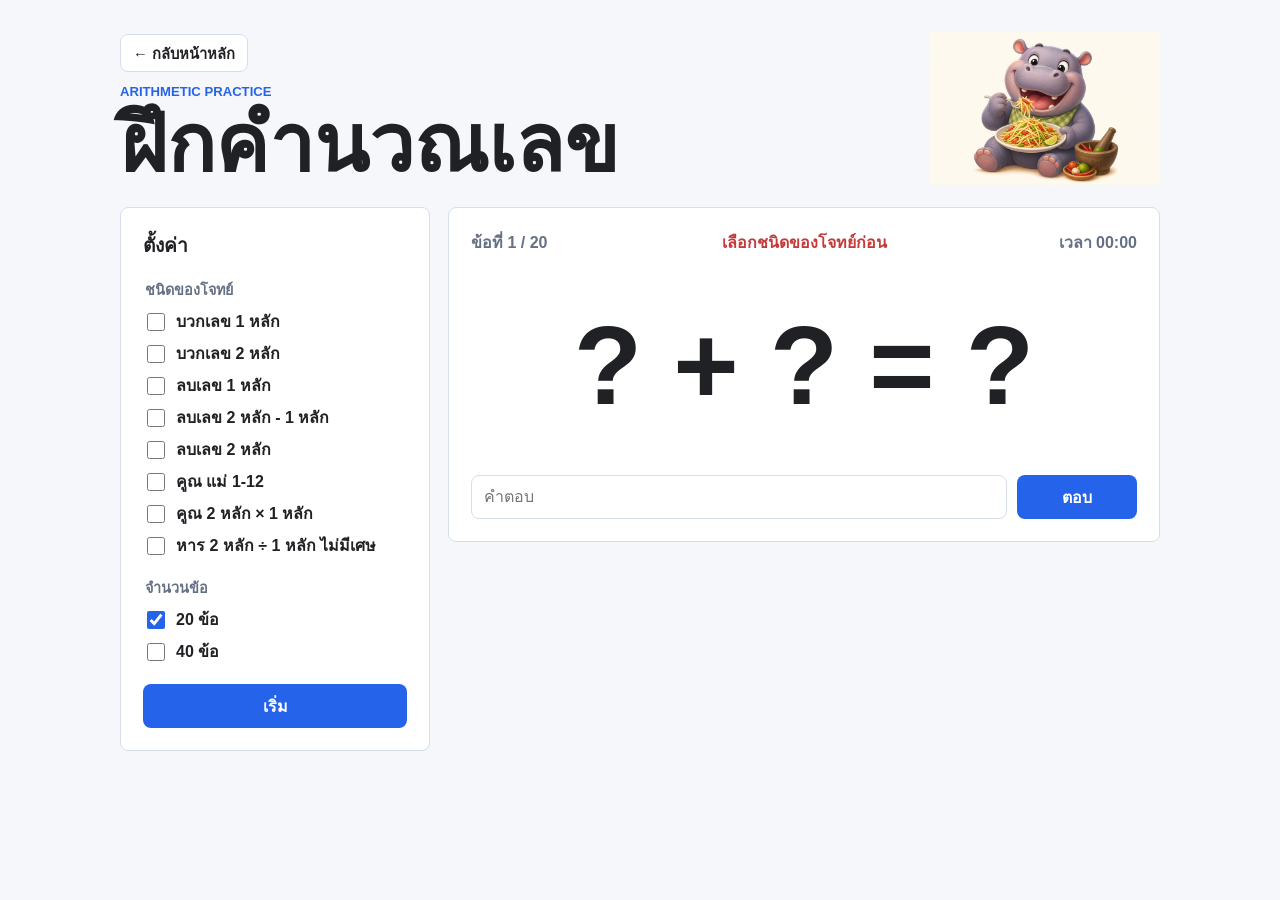
==== arithmetic.html @ 80561816 "Add files via upload" ====
<!doctype html>
<html lang="th">
  <head>
    <meta charset="utf-8">
    <meta name="viewport" content="width=device-width, initial-scale=1">
    <title>ฝึกคำนวณเลข</title>
    <link rel="stylesheet" href="styles.css">
  </head>
  <body>
    <main class="app">
      <header class="header">
        <div>
          <a class="back-link" href="index.html">← กลับหน้าหลัก</a>
          <p class="label">Arithmetic Practice</p>
          <h1>ฝึกคำนวณเลข</h1>
        </div>
        <img class="mascot" src="hippo-somtam.png" alt="ฮิปโปกำลังกินส้มตำ">
      </header>

      <section class="layout">
        <aside class="panel" aria-label="ตั้งค่าแบบฝึก">
          <h2>ตั้งค่า</h2>

          <fieldset class="check-group">
            <legend>ชนิดของโจทย์</legend>
            <label><input type="checkbox" name="type" value="add-1"> บวกเลข 1 หลัก</label>
            <label><input type="checkbox" name="type" value="add-2"> บวกเลข 2 หลัก</label>
            <label><input type="checkbox" name="type" value="sub-1"> ลบเลข 1 หลัก</label>
            <label><input type="checkbox" name="type" value="sub-2-1"> ลบเลข 2 หลัก - 1 หลัก</label>
            <label><input type="checkbox" name="type" value="sub-2"> ลบเลข 2 หลัก</label>
            <label><input type="checkbox" name="type" value="mul-12"> คูณ แม่ 1-12</label>
            <label><input type="checkbox" name="type" value="mul-2x1"> คูณ 2 หลัก × 1 หลัก</label>
            <label><input type="checkbox" name="type" value="div-2x1"> หาร 2 หลัก ÷ 1 หลัก ไม่มีเศษ</label>
          </fieldset>

          <fieldset class="check-group">
            <legend>จำนวนข้อ</legend>
            <label><input type="checkbox" name="count" value="20" checked> 20 ข้อ</label>
            <label><input type="checkbox" name="count" value="40"> 40 ข้อ</label>
          </fieldset>

          <button id="startButton" type="button">เริ่ม</button>
        </aside>

        <section class="practice" aria-label="โจทย์">
          <div class="status">
            <span id="questionCount">ข้อที่ 1 / 20</span>
            <span id="resultText">พร้อมเริ่ม</span>
            <span id="timerText">เวลา 00:00</span>
          </div>
          <div class="problem" id="problemText">? + ? = ?</div>
          <div class="summary" id="summaryText" hidden></div>
          <form class="answer" id="answerForm">
            <input id="answerInput" type="number" inputmode="numeric" enterkeyhint="done" placeholder="คำตอบ">
            <button type="submit">ตอบ</button>
          </form>
        </section>
      </section>
    </main>

    <script src="app.js"></script>
  </body>
</html>
---- styles.css ----
:root {
  --bg: #f5f7fb;
  --text: #202124;
  --muted: #667085;
  --line: #d7deea;
  --panel: #ffffff;
  --accent: #2563eb;
  --accent-dark: #1d4ed8;
  --success: #188157;
  --danger: #c43b3b;
  font-family: "Segoe UI", Tahoma, sans-serif;
}

* {
  box-sizing: border-box;
}

body {
  margin: 0;
  min-height: 100vh;
  background: var(--bg);
  color: var(--text);
}

button,
input {
  font: inherit;
}

button {
  min-height: 44px;
  border: 0;
  border-radius: 8px;
  padding: 0 18px;
  background: var(--accent);
  color: #fff;
  font-weight: 700;
  cursor: pointer;
}

button:hover {
  background: var(--accent-dark);
}

a {
  color: inherit;
}

.app {
  width: min(1040px, calc(100% - 32px));
  margin: 0 auto;
  padding: 32px 0;
}

.home-app {
  min-height: 100vh;
}

.header {
  display: grid;
  grid-template-columns: minmax(0, 1fr) minmax(140px, 230px);
  gap: 18px;
  align-items: end;
  margin-bottom: 22px;
}

.label {
  margin: 0 0 6px;
  color: var(--accent);
  font-size: 0.82rem;
  font-weight: 800;
  text-transform: uppercase;
}

.back-link {
  display: inline-flex;
  align-items: center;
  min-height: 38px;
  margin-bottom: 12px;
  border: 1px solid var(--line);
  border-radius: 8px;
  padding: 0 12px;
  background: #fff;
  color: var(--text);
  font-size: 0.92rem;
  font-weight: 800;
  text-decoration: none;
}

.back-link:hover {
  border-color: var(--accent);
  color: var(--accent);
}

h1,
h2 {
  margin: 0;
  letter-spacing: 0;
}

h1 {
  font-size: clamp(2.35rem, 7vw, 5rem);
  line-height: 1;
}

h2 {
  font-size: 1.2rem;
}

.mascot {
  width: 100%;
  max-height: 230px;
  object-fit: contain;
  justify-self: end;
}

.layout {
  display: grid;
  grid-template-columns: 310px minmax(0, 1fr);
  gap: 18px;
  align-items: start;
}

.home-grid {
  display: grid;
  grid-template-columns: repeat(3, minmax(0, 1fr));
  gap: 16px;
}

.home-card {
  min-height: 190px;
  display: grid;
  align-content: space-between;
  border: 1px solid var(--line);
  border-radius: 8px;
  padding: 22px;
  background: var(--panel);
  text-decoration: none;
  box-shadow: 0 18px 44px rgba(33, 39, 56, 0.07);
}

.home-card:hover {
  border-color: var(--accent);
}

.home-card span {
  color: var(--accent);
  font-size: 0.86rem;
  font-weight: 900;
}

.home-card strong {
  display: block;
  margin-top: 28px;
  font-size: 1.45rem;
  line-height: 1.15;
}

.home-card small {
  color: var(--muted);
  font-weight: 700;
  line-height: 1.4;
}

.panel,
.practice {
  border: 1px solid var(--line);
  border-radius: 8px;
  background: var(--panel);
  padding: 22px;
}

fieldset {
  margin: 18px 0 0;
  padding: 0;
  border: 0;
}

legend {
  margin-bottom: 10px;
  color: var(--muted);
  font-size: 0.9rem;
  font-weight: 800;
}

.check-group {
  display: grid;
  gap: 9px;
}

label {
  display: flex;
  gap: 8px;
  align-items: flex-start;
  color: var(--text);
  font-weight: 650;
  line-height: 1.35;
}

input[type="checkbox"] {
  width: 18px;
  height: 18px;
  margin-top: 2px;
  accent-color: var(--accent);
  flex: 0 0 auto;
}

input[type="number"] {
  width: 100%;
  min-height: 44px;
  border: 1px solid var(--line);
  border-radius: 8px;
  padding: 0 12px;
  background: #fff;
}

input.is-hidden {
  display: none;
}

.panel button {
  width: 100%;
  margin-top: 20px;
}

.status {
  display: grid;
  grid-template-columns: 1fr auto 1fr;
  gap: 12px;
  color: var(--muted);
  font-weight: 700;
}

.status span:nth-child(2) {
  text-align: center;
}

.status span:last-child {
  text-align: right;
}

.problem {
  min-height: 220px;
  display: grid;
  place-items: center;
  text-align: center;
  font-size: clamp(3rem, 10vw, 7rem);
  font-weight: 900;
}

.unit-problem {
  font-size: clamp(2.6rem, 8vw, 5.4rem);
}

.fraction-problem {
  min-height: 120px;
  display: grid;
  gap: 10px;
  place-items: center;
  padding: 18px 0 14px;
  text-align: center;
  font-size: clamp(1.6rem, 7vw, 3rem);
  line-height: 1.15;
  white-space: normal;
}

.fraction-line {
  width: 100%;
  display: block;
  overflow-wrap: normal;
  white-space: nowrap;
}

.original-line {
  font-size: 1.12em;
}

.fraction-work {
  display: grid;
  gap: 18px;
}

.fraction-work button {
  justify-self: end;
  min-width: 120px;
}

input.inline-answer {
  width: 1.8em;
  min-width: 1.8em;
  max-width: 1.8em;
  min-height: 1.65em;
  border: 2px solid var(--line);
  border-radius: 6px;
  padding: 0;
  text-align: center;
  font-size: 0.72em;
  font-weight: 850;
  vertical-align: middle;
  appearance: textfield;
}

.inline-answer::-webkit-outer-spin-button,
.inline-answer::-webkit-inner-spin-button {
  margin: 0;
  appearance: none;
}

input.inline-answer:focus {
  border-color: var(--accent);
  outline: 0;
}

.summary {
  width: min(100%, 520px);
  margin: -20px auto 24px;
  border: 1px solid var(--line);
  border-radius: 8px;
  padding: 14px 16px;
  background: #f8fafc;
  color: var(--muted);
  font-weight: 700;
  line-height: 1.55;
}

.summary strong {
  display: block;
  margin-bottom: 4px;
  color: var(--text);
}

.answer {
  display: grid;
  grid-template-columns: minmax(0, 1fr) 120px;
  gap: 10px;
}

.fraction-answer {
  grid-template-columns: minmax(0, 1fr) minmax(0, 1fr) minmax(0, 1fr) 120px;
}

.fraction-answer.is-final {
  grid-template-columns: minmax(0, 1fr) minmax(0, 1fr) 120px;
}

.is-correct {
  color: var(--success);
}

.is-wrong {
  color: var(--danger);
}

@media (max-width: 760px) {
  .header,
  .layout,
  .home-grid {
    grid-template-columns: 1fr;
  }

  .status {
    grid-template-columns: 1fr;
  }

  .status span,
  .status span:nth-child(2),
  .status span:last-child {
    text-align: left;
  }

  .mascot {
    max-width: 210px;
    justify-self: center;
  }

  .answer,
  .fraction-answer,
  .fraction-answer.is-final {
    grid-template-columns: 1fr;
  }
}
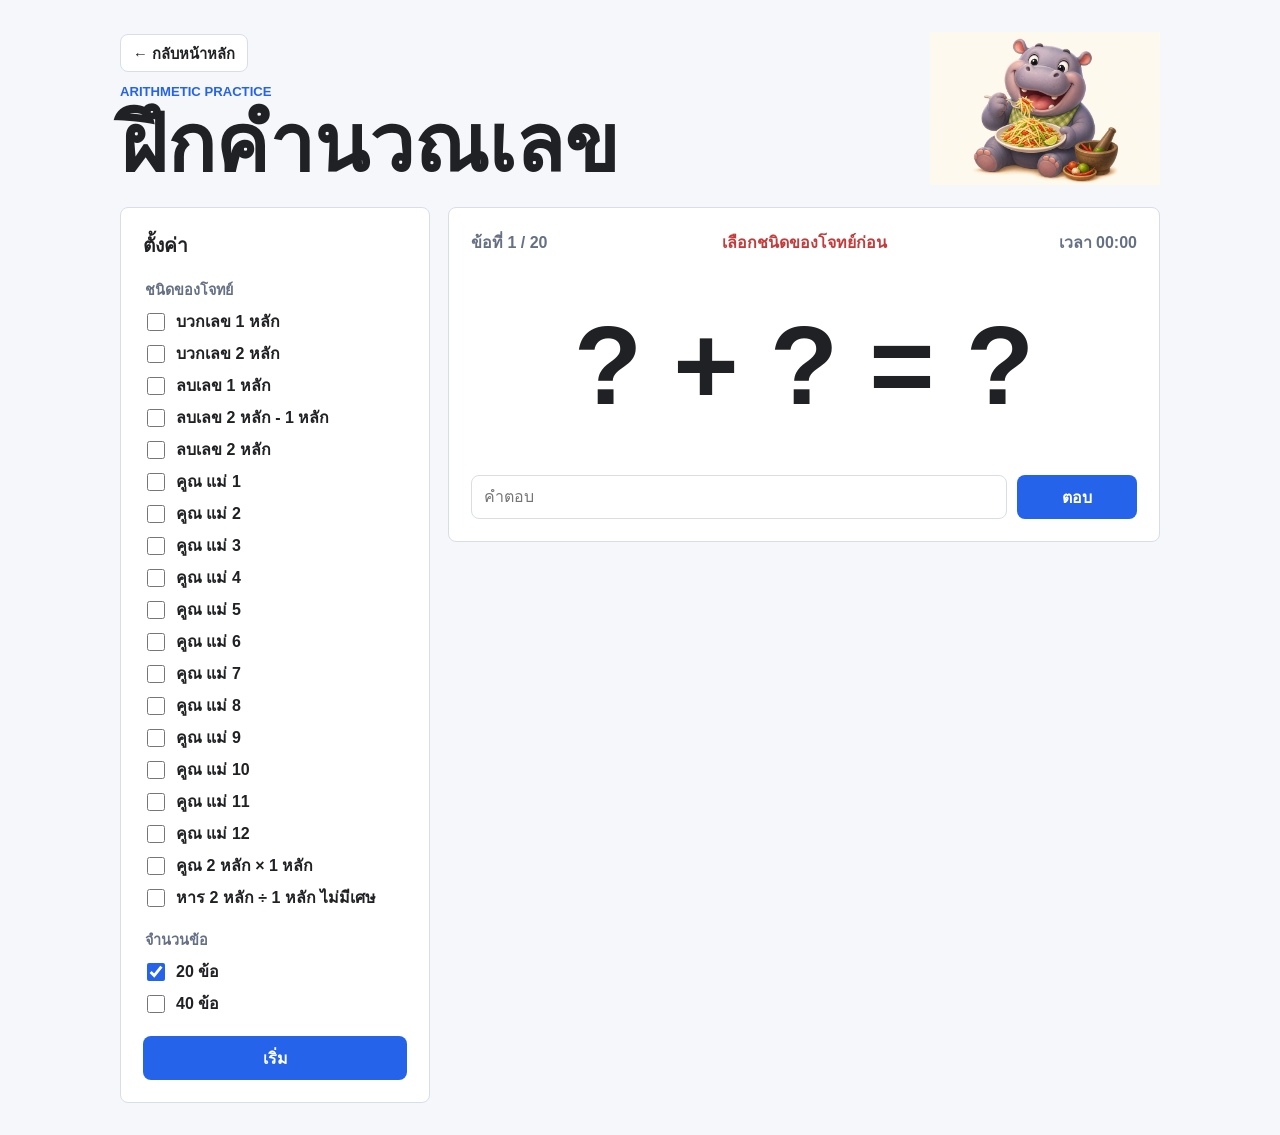
==== commit 8ccd6e89: "Add files via upload" ====
--- a/arithmetic.html
+++ b/arithmetic.html
@@ -28,7 +28,18 @@
             <label><input type="checkbox" name="type" value="sub-1"> ลบเลข 1 หลัก</label>
             <label><input type="checkbox" name="type" value="sub-2-1"> ลบเลข 2 หลัก - 1 หลัก</label>
             <label><input type="checkbox" name="type" value="sub-2"> ลบเลข 2 หลัก</label>
-            <label><input type="checkbox" name="type" value="mul-12"> คูณ แม่ 1-12</label>
+            <label><input type="checkbox" name="type" value="mul-table-1"> คูณ แม่ 1</label>
+            <label><input type="checkbox" name="type" value="mul-table-2"> คูณ แม่ 2</label>
+            <label><input type="checkbox" name="type" value="mul-table-3"> คูณ แม่ 3</label>
+            <label><input type="checkbox" name="type" value="mul-table-4"> คูณ แม่ 4</label>
+            <label><input type="checkbox" name="type" value="mul-table-5"> คูณ แม่ 5</label>
+            <label><input type="checkbox" name="type" value="mul-table-6"> คูณ แม่ 6</label>
+            <label><input type="checkbox" name="type" value="mul-table-7"> คูณ แม่ 7</label>
+            <label><input type="checkbox" name="type" value="mul-table-8"> คูณ แม่ 8</label>
+            <label><input type="checkbox" name="type" value="mul-table-9"> คูณ แม่ 9</label>
+            <label><input type="checkbox" name="type" value="mul-table-10"> คูณ แม่ 10</label>
+            <label><input type="checkbox" name="type" value="mul-table-11"> คูณ แม่ 11</label>
+            <label><input type="checkbox" name="type" value="mul-table-12"> คูณ แม่ 12</label>
             <label><input type="checkbox" name="type" value="mul-2x1"> คูณ 2 หลัก × 1 หลัก</label>
             <label><input type="checkbox" name="type" value="div-2x1"> หาร 2 หลัก ÷ 1 หลัก ไม่มีเศษ</label>
           </fieldset>
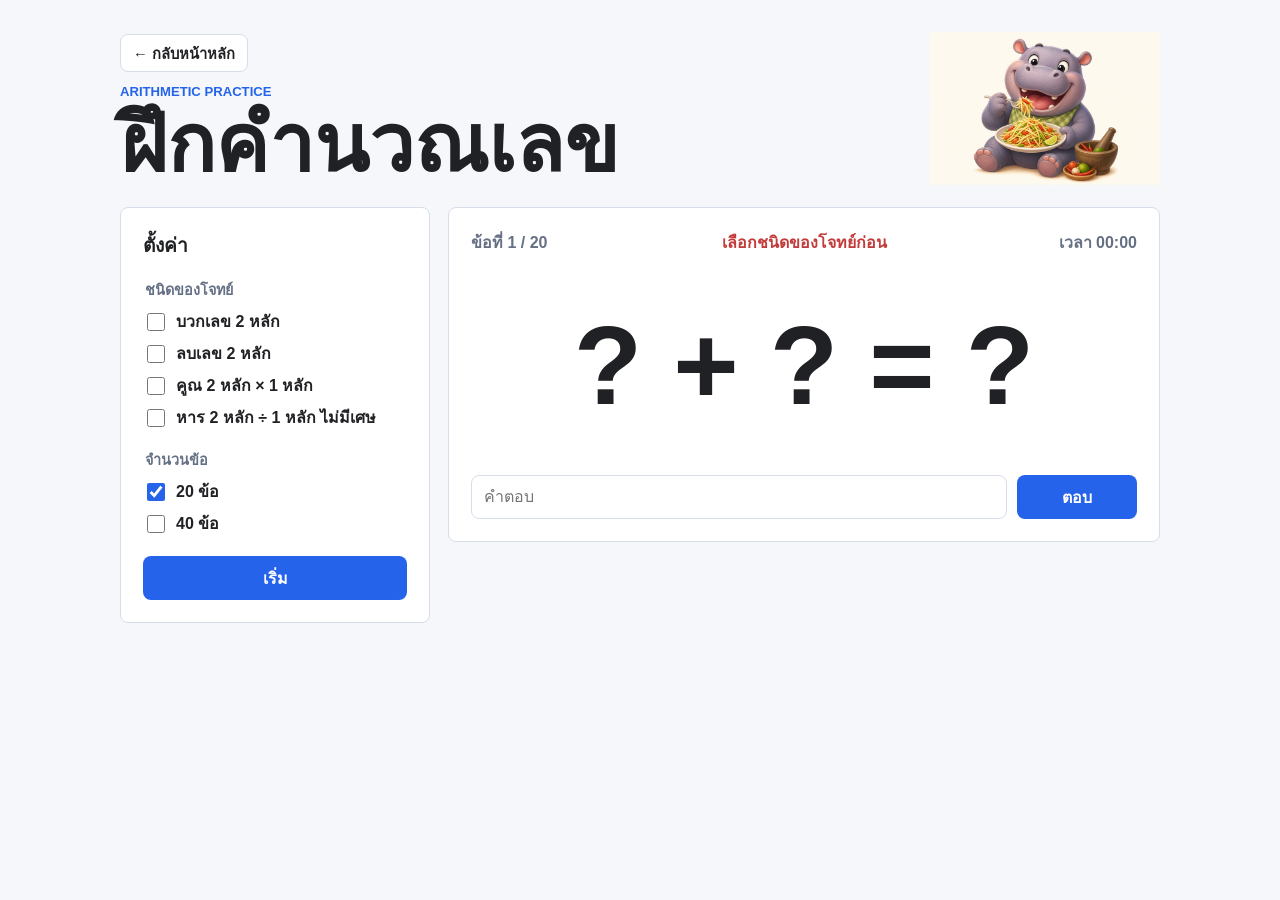
==== commit 09c5bcc0: "Update arithmetic exercise options" ====
--- a/arithmetic.html
+++ b/arithmetic.html
@@ -23,23 +23,8 @@
 
           <fieldset class="check-group">
             <legend>ชนิดของโจทย์</legend>
-            <label><input type="checkbox" name="type" value="add-1"> บวกเลข 1 หลัก</label>
             <label><input type="checkbox" name="type" value="add-2"> บวกเลข 2 หลัก</label>
-            <label><input type="checkbox" name="type" value="sub-1"> ลบเลข 1 หลัก</label>
-            <label><input type="checkbox" name="type" value="sub-2-1"> ลบเลข 2 หลัก - 1 หลัก</label>
             <label><input type="checkbox" name="type" value="sub-2"> ลบเลข 2 หลัก</label>
-            <label><input type="checkbox" name="type" value="mul-table-1"> คูณ แม่ 1</label>
-            <label><input type="checkbox" name="type" value="mul-table-2"> คูณ แม่ 2</label>
-            <label><input type="checkbox" name="type" value="mul-table-3"> คูณ แม่ 3</label>
-            <label><input type="checkbox" name="type" value="mul-table-4"> คูณ แม่ 4</label>
-            <label><input type="checkbox" name="type" value="mul-table-5"> คูณ แม่ 5</label>
-            <label><input type="checkbox" name="type" value="mul-table-6"> คูณ แม่ 6</label>
-            <label><input type="checkbox" name="type" value="mul-table-7"> คูณ แม่ 7</label>
-            <label><input type="checkbox" name="type" value="mul-table-8"> คูณ แม่ 8</label>
-            <label><input type="checkbox" name="type" value="mul-table-9"> คูณ แม่ 9</label>
-            <label><input type="checkbox" name="type" value="mul-table-10"> คูณ แม่ 10</label>
-            <label><input type="checkbox" name="type" value="mul-table-11"> คูณ แม่ 11</label>
-            <label><input type="checkbox" name="type" value="mul-table-12"> คูณ แม่ 12</label>
             <label><input type="checkbox" name="type" value="mul-2x1"> คูณ 2 หลัก × 1 หลัก</label>
             <label><input type="checkbox" name="type" value="div-2x1"> หาร 2 หลัก ÷ 1 หลัก ไม่มีเศษ</label>
           </fieldset>
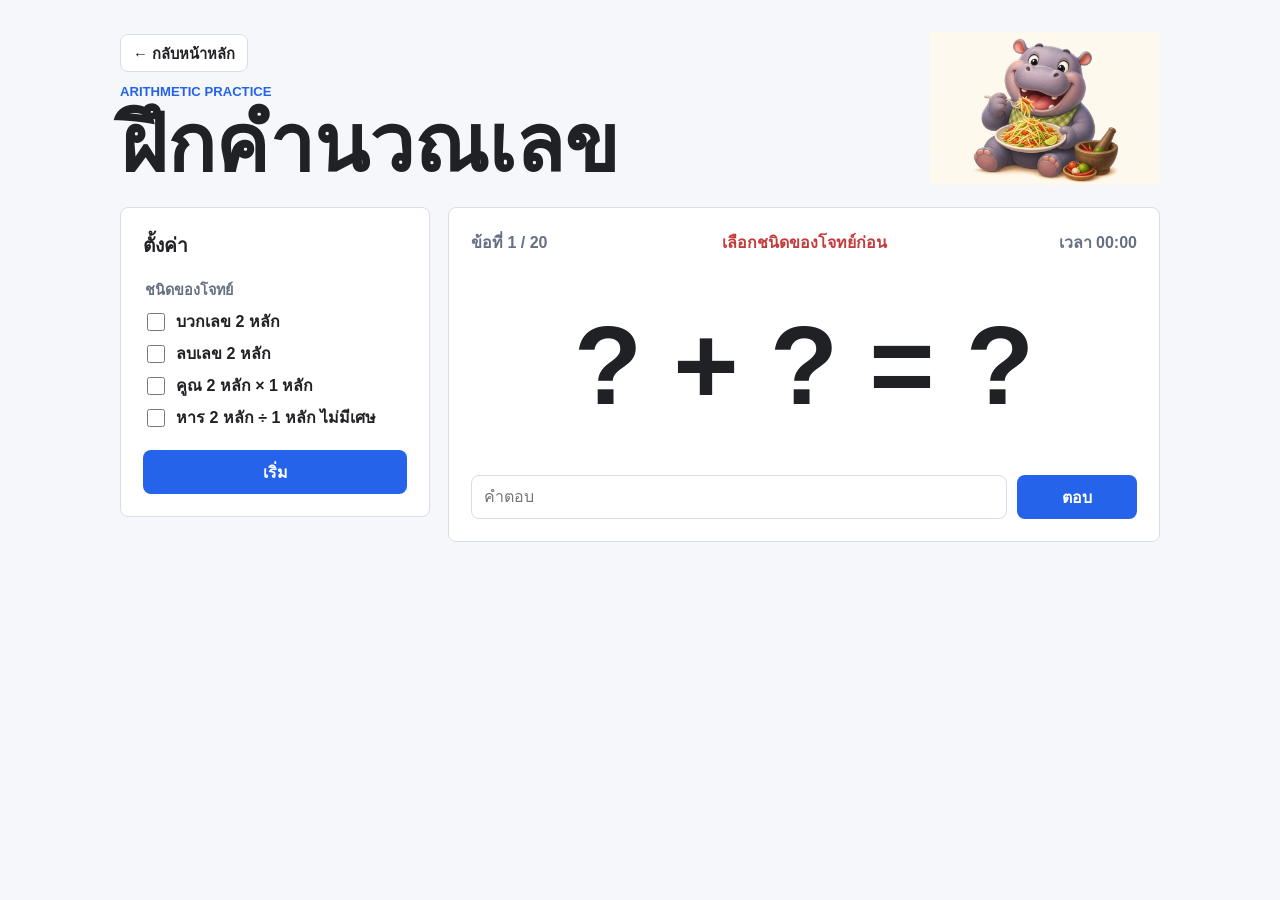
==== commit f1bc8ea6: "Fix arithmetic question count to 20" ====
--- a/arithmetic.html
+++ b/arithmetic.html
@@ -29,12 +29,6 @@
             <label><input type="checkbox" name="type" value="div-2x1"> หาร 2 หลัก ÷ 1 หลัก ไม่มีเศษ</label>
           </fieldset>
 
-          <fieldset class="check-group">
-            <legend>จำนวนข้อ</legend>
-            <label><input type="checkbox" name="count" value="20" checked> 20 ข้อ</label>
-            <label><input type="checkbox" name="count" value="40"> 40 ข้อ</label>
-          </fieldset>
-
           <button id="startButton" type="button">เริ่ม</button>
         </aside>
 
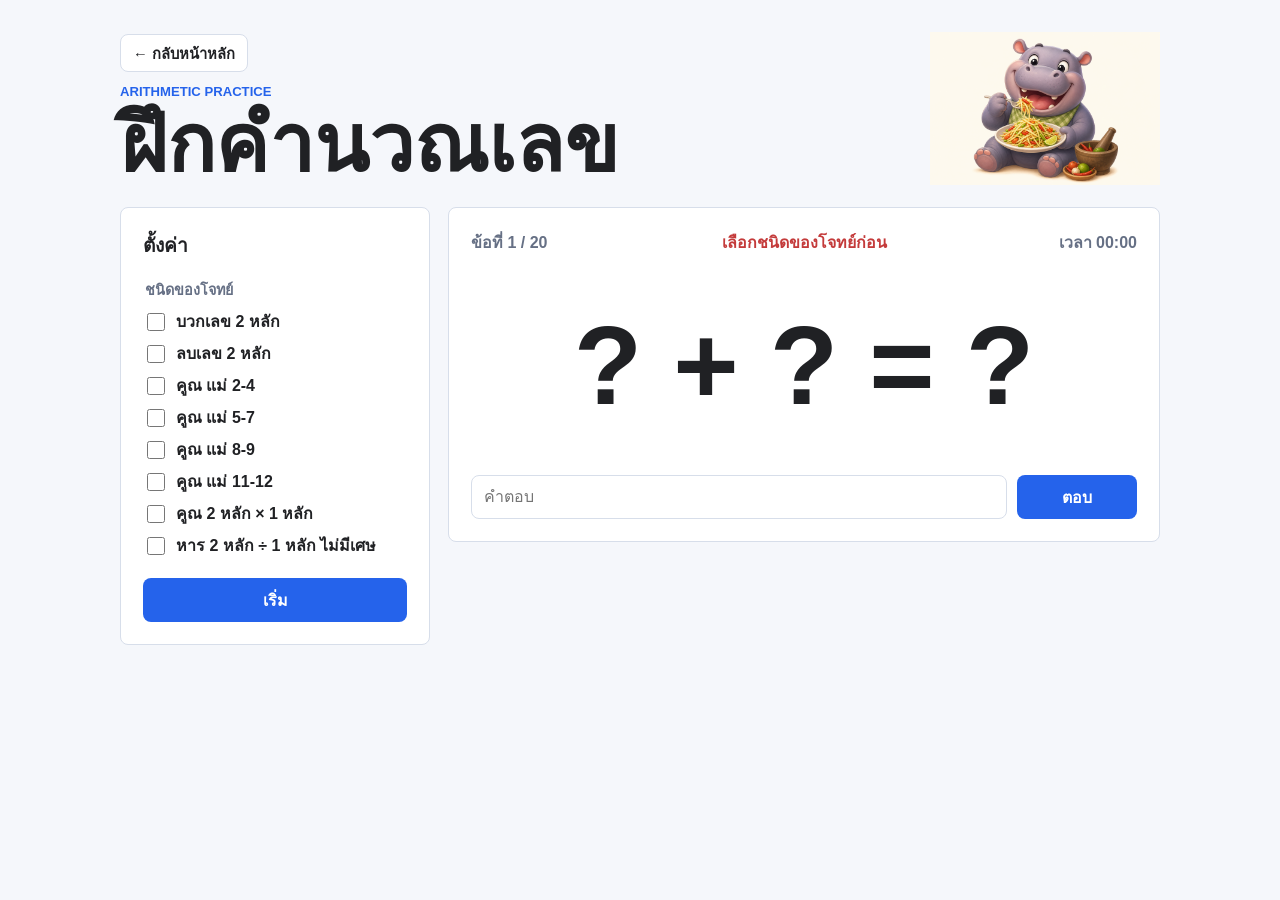
==== commit fbd802d6: "Add multiplication table groups" ====
--- a/arithmetic.html
+++ b/arithmetic.html
@@ -25,6 +25,10 @@
             <legend>ชนิดของโจทย์</legend>
             <label><input type="checkbox" name="type" value="add-2"> บวกเลข 2 หลัก</label>
             <label><input type="checkbox" name="type" value="sub-2"> ลบเลข 2 หลัก</label>
+            <label><input type="checkbox" name="type" value="mul-table-2-4"> คูณ แม่ 2-4</label>
+            <label><input type="checkbox" name="type" value="mul-table-5-7"> คูณ แม่ 5-7</label>
+            <label><input type="checkbox" name="type" value="mul-table-8-9"> คูณ แม่ 8-9</label>
+            <label><input type="checkbox" name="type" value="mul-table-11-12"> คูณ แม่ 11-12</label>
             <label><input type="checkbox" name="type" value="mul-2x1"> คูณ 2 หลัก × 1 หลัก</label>
             <label><input type="checkbox" name="type" value="div-2x1"> หาร 2 หลัก ÷ 1 หลัก ไม่มีเศษ</label>
           </fieldset>
